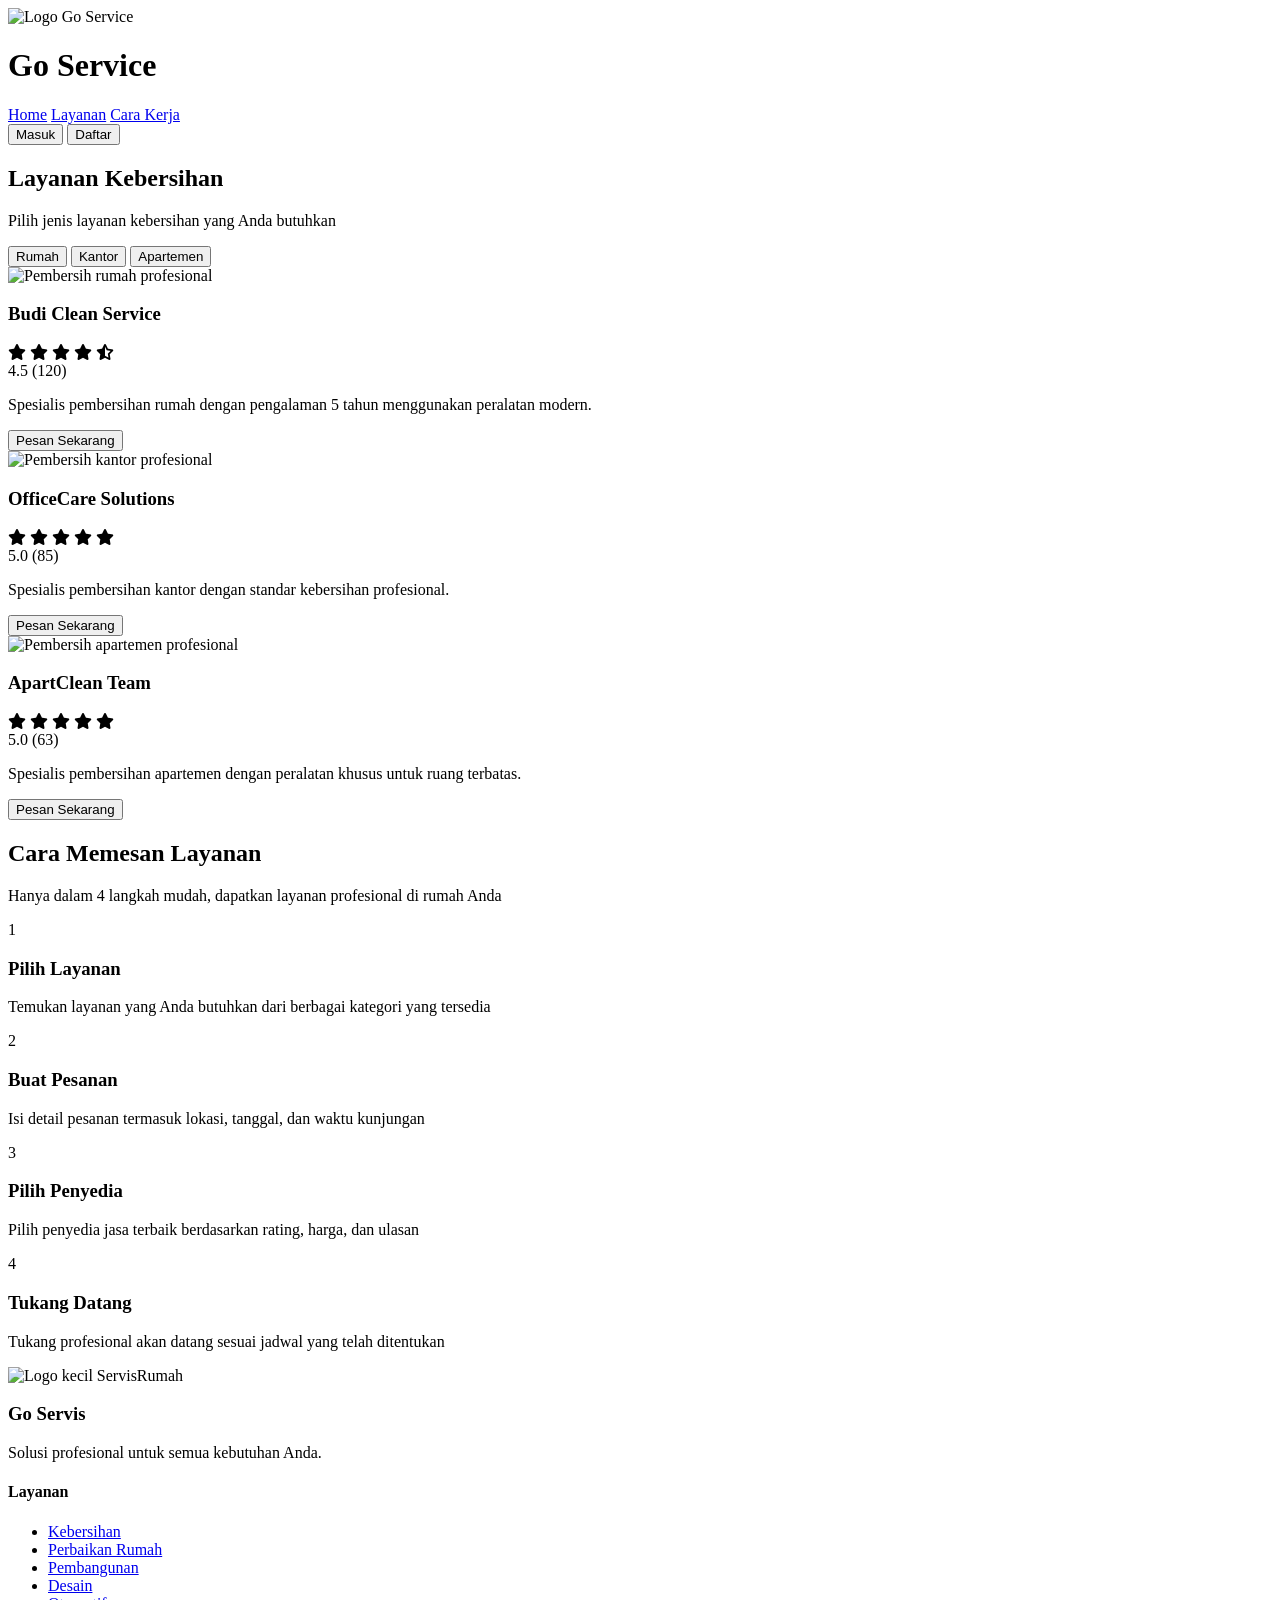
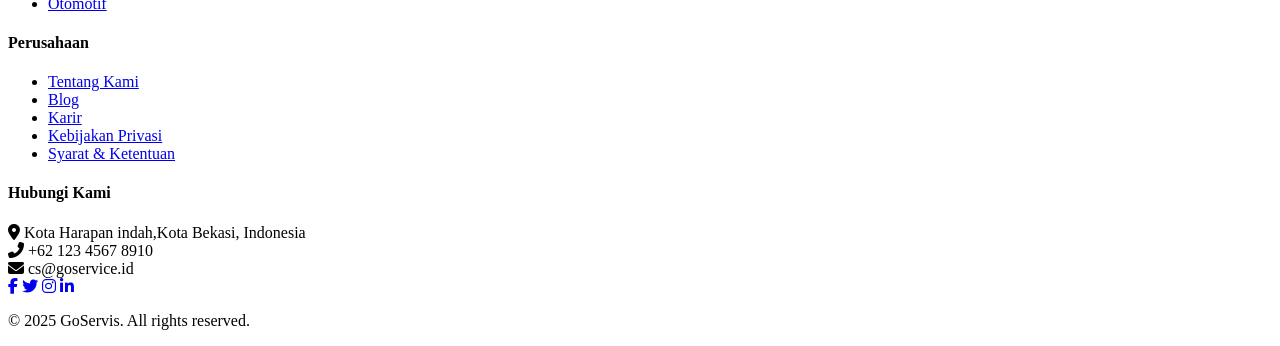
==== Layanan/kebersihan.html @ b5e48e28 "first commit" ====
<!DOCTYPE html>
<html lang="id">
<head>
    <meta charset="UTF-8">
    <meta name="viewport" content="width=device-width, initial-scale=1.0">
    <title>Go Service - Layanan Kebersihan</title>
    <script src="https://cdn.tailwindcss.com"></script>
    <link rel="stylesheet" href="https://cdnjs.cloudflare.com/ajax/libs/font-awesome/6.4.0/css/all.min.css">
</head>
<body>
    <!-- Header/Navbar -->
    <header class="bg-white shadow-sm sticky top-0 z-50">
        <div class="container mx-auto px-4 py-3 flex justify-between items-center">
            <div class="flex items-center space-x-2">
                <img src="https://storage.googleapis.com/workspace-0f70711f-8b4e-4d94-86f1-2a93ccde5887/image/51b1c7d3-deae-4cfc-bd62-ce2a1c6b9ae4.png" alt="Logo Go Service" class="h-10">
                <h1 class="text-xl font-bold text-blue-600">Go Service</h1>
            </div>
            <nav class="hidden md:flex space-x-8">
                <a href="../index.html" class="text-gray-700 hover:text-blue-600 transition">Home</a>
                <a href="#cleaning-service" class="text-gray-700 hover:text-blue-600 transition">Layanan</a>
                <a href="#how-it-works" class="text-gray-700 hover:text-blue-600 transition">Cara Kerja</a>
            </nav>
            <div class="flex items-center space-x-4">
                <button id="loginBtn" class="px-4 py-2 text-blue-600 border border-blue-600 rounded-md hover:bg-blue-50 transition">
                    Masuk
                </button>
                <button id="registerBtn" class="px-4 py-2 bg-blue-600 text-white rounded-md hover:bg-blue-700 transition">
                    Daftar
                </button>
            </div>
        </div>
    </header>

    <!-- Cleaning Service Detail Section -->
    <section id="cleaning-service" class="py-16 bg-gray-50">
        <div class="container mx-auto px-4">
            <div class="text-center mb-12">
                <h2 class="text-3xl font-bold text-gray-800 mb-4">Layanan Kebersihan</h2>
                <p class="text-xl text-gray-600 max-w-2xl mx-auto">Pilih jenis layanan kebersihan yang Anda butuhkan</p>
            </div>
            
            <div class="flex border-b mb-8">
                <button class="tab-cleaning py-4 px-6 font-medium tab-active" data-tab="house-cleaning">
                    Rumah
                </button>
                <button class="tab-cleaning py-4 px-6 font-medium" data-tab="office-cleaning">
                    Kantor
                </button>
                <button class="tab-cleaning py-4 px-6 font-medium" data-tab="apartment-cleaning">
                    Apartemen
                </button>
            </div>
            
            <!-- House Cleaning -->
            <div id="house-cleaning" class="tab-content active-tab">
                <div class="grid grid-cols-1 md:grid-cols-3 gap-8">
                    <div class="bg-white p-6 rounded-lg shadow-md">
                        <img src="https://placehold.co/600x400?text=House+Cleaning" alt="Pembersih rumah profesional" class="w-full h-48 object-cover rounded-md mb-4">
                        <h3 class="text-xl font-semibold mb-2">Budi Clean Service</h3>
                        <div class="flex items-center mb-2">
                            <div class="flex text-yellow-400 mr-2">
                                <i class="fas fa-star"></i>
                                <i class="fas fa-star"></i>
                                <i class="fas fa-star"></i>
                                <i class="fas fa-star"></i>
                                <i class="fas fa-star-half-alt"></i>
                            </div>
                            <span class="text-gray-600">4.5 (120)</span>
                        </div>
                        <p class="text-gray-600 mb-4">Spesialis pembersihan rumah dengan pengalaman 5 tahun menggunakan peralatan modern.</p>
                        <button class="w-full py-2 bg-blue-600 text-white rounded-md hover:bg-blue-700 transition">
                            Pesan Sekarang
                        </button>
                    </div>
                    <!-- More providers... -->
                </div>
            </div>
            
            <!-- Office Cleaning -->
            <div id="office-cleaning" class="tab-content hidden">
                <div class="grid grid-cols-1 md:grid-cols-3 gap-8">
                    <div class="bg-white p-6 rounded-lg shadow-md">
                        <img src="https://placehold.co/600x400?text=Office+Cleaning" alt="Pembersih kantor profesional" class="w-full h-48 object-cover rounded-md mb-4">
                        <h3 class="text-xl font-semibold mb-2">OfficeCare Solutions</h3>
                        <div class="flex items-center mb-2">
                            <div class="flex text-yellow-400 mr-2">
                                <i class="fas fa-star"></i>
                                <i class="fas fa-star"></i>
                                <i class="fas fa-star"></i>
                                <i class="fas fa-star"></i>
                                <i class="fas fa-star"></i>
                            </div>
                            <span class="text-gray-600">5.0 (85)</span>
                        </div>
                        <p class="text-gray-600 mb-4">Spesialis pembersihan kantor dengan standar kebersihan profesional.</p>
                        <button class="w-full py-2 bg-blue-600 text-white rounded-md hover:bg-blue-700 transition">
                            Pesan Sekarang
                        </button>
                    </div>
                    <!-- More providers... -->
                </div>
            </div>
            
            <!-- Apartment Cleaning -->
            <div id="apartment-cleaning" class="tab-content hidden">
                <div class="grid grid-cols-1 md:grid-cols-3 gap-8">
                    <div class="bg-white p-6 rounded-lg shadow-md">
                        <img src="https://placehold.co/600x400?text=Apartment+Cleaning" alt="Pembersih apartemen profesional" class="w-full h-48 object-cover rounded-md mb-4">
                        <h3 class="text-xl font-semibold mb-2">ApartClean Team</h3>
                        <div class="flex items-center mb-2">
                            <div class="flex text-yellow-400 mr-2">
                                <i class="fas fa-star"></i>
                                <i class="fas fa-star"></i>
                                <i class="fas fa-star"></i>
                                <i class="fas fa-star"></i>
                                <i class="fas fa-star"></i>
                            </div>
                            <span class="text-gray-600">5.0 (63)</span>
                        </div>
                        <p class="text-gray-600 mb-4">Spesialis pembersihan apartemen dengan peralatan khusus untuk ruang terbatas.</p>
                        <button class="w-full py-2 bg-blue-600 text-white rounded-md hover:bg-blue-700 transition">
                            Pesan Sekarang
                        </button>
                    </div>
                    <!-- More providers... -->
                </div>
            </div>
        </div>
    </section>

    <!-- How It Works Section -->
     <section id="how-it-works" class="py-16 bg-gray-50">
        <div class="container mx-auto px-4">
            <div class="text-center mb-12">
                <h2 class="text-3xl font-bold text-gray-800 mb-4">Cara Memesan Layanan</h2>
                <p class="text-xl text-gray-600 max-w-2xl mx-auto">Hanya dalam 4 langkah mudah, dapatkan layanan profesional di rumah Anda</p>
            </div>
            
            <div class="grid grid-cols-1 md:grid-cols-4 gap-8">
                <div class="text-center p-6 bg-white rounded-lg shadow-sm">
                    <div class="w-16 h-16 bg-blue-100 rounded-full flex items-center justify-center mx-auto mb-4">
                        <span class="text-blue-600 text-xl font-bold">1</span>
                    </div>
                    <h3 class="text-lg font-semibold mb-2">Pilih Layanan</h3>
                    <p class="text-gray-600">Temukan layanan yang Anda butuhkan dari berbagai kategori yang tersedia</p>
                </div>
                
                <div class="text-center p-6 bg-white rounded-lg shadow-sm">
                    <div class="w-16 h-16 bg-blue-100 rounded-full flex items-center justify-center mx-auto mb-4">
                        <span class="text-blue-600 text-xl font-bold">2</span>
                    </div>
                    <h3 class="text-lg font-semibold mb-2">Buat Pesanan</h3>
                    <p class="text-gray-600">Isi detail pesanan termasuk lokasi, tanggal, dan waktu kunjungan</p>
                </div>
                
                <div class="text-center p-6 bg-white rounded-lg shadow-sm">
                    <div class="w-16 h-16 bg-blue-100 rounded-full flex items-center justify-center mx-auto mb-4">
                        <span class="text-blue-600 text-xl font-bold">3</span>
                    </div>
                    <h3 class="text-lg font-semibold mb-2">Pilih Penyedia</h3>
                    <p class="text-gray-600">Pilih penyedia jasa terbaik berdasarkan rating, harga, dan ulasan</p>
                </div>
                
                <div class="text-center p-6 bg-white rounded-lg shadow-sm">
                    <div class="w-16 h-16 bg-blue-100 rounded-full flex items-center justify-center mx-auto mb-4">
                        <span class="text-blue-600 text-xl font-bold">4</span>
                    </div>
                    <h3 class="text-lg font-semibold mb-2">Tukang Datang</h3>
                    <p class="text-gray-600">Tukang profesional akan datang sesuai jadwal yang telah ditentukan</p>
                </div>
            </div>
        </div>
    </section>

    <!-- Footer Section -->
      <footer class="bg-gray-800 text-white py-12">
        <div class="container mx-auto px-4">
            <div class="grid grid-cols-1 md:grid-cols-4 gap-8">
                <div>
                    <div class="flex items-center mb-4">
                        <img src="https://storage.googleapis.com/workspace-0f70711f-8b4e-4d94-86f1-2a93ccde5887/image/ceaebf85-9249-40e1-9326-4c0b0a4d3ca8.png" alt="Logo kecil ServisRumah" class="h-8 mr-2">
                        <h3 class="font-bold text-xl">Go Servis</h3>
                    </div>
                    <p class="text-gray-400">Solusi profesional untuk semua kebutuhan Anda.</p>
                </div>
                
                <div>
                    <h4 class="font-semibold text-lg mb-4">Layanan</h4>
                    <ul class="space-y-2">
                        <li><a href="#" class="text-gray-400 hover:text-white transition">Kebersihan</a></li>
                        <li><a href="#" class="text-gray-400 hover:text-white transition">Perbaikan Rumah</a></li>
                        <li><a href="#" class="text-gray-400 hover:text-white transition">Pembangunan</a></li>
                        <li><a href="#" class="text-gray-400 hover:text-white transition">Desain</a></li>
                        <li><a href="#" class="text-gray-400 hover:text-white transition">Otomotif</a></li>
                    </ul>
                </div>
                
                <div>
                    <h4 class="font-semibold text-lg mb-4">Perusahaan</h4>
                    <ul class="space-y-2">
                        <li><a href="#" class="text-gray-400 hover:text-white transition">Tentang Kami</a></li>
                        <li><a href="#" class="text-gray-400 hover:text-white transition">Blog</a></li>
                        <li><a href="#" class="text-gray-400 hover:text-white transition">Karir</a></li>
                        <li><a href="#" class="text-gray-400 hover:text-white transition">Kebijakan Privasi</a></li>
                        <li><a href="#" class="text-gray-400 hover:text-white transition">Syarat & Ketentuan</a></li>
                    </ul>
                </div>
                
                <div>
                    <h4 class="font-semibold text-lg mb-4">Hubungi Kami</h4>
                    <div class="space-y-2">
                        <div class="flex items-start">
                            <i class="fas fa-map-marker-alt mt-1 mr-3 text-blue-400"></i>
                            <span class="text-gray-400">Kota Harapan indah,Kota Bekasi, Indonesia</span>
                        </div>
                        <div class="flex items-center">
                            <i class="fas fa-phone-alt mr-3 text-blue-400"></i>
                            <span class="text-gray-400">+62 123 4567 8910</span>
                        </div>
                        <div class="flex items-center">
                            <i class="fas fa-envelope mr-3 text-blue-400"></i>
                            <span class="text-gray-400">cs@goservice.id</span>
                        </div>
                    </div>
                    <div class="flex space-x-4 mt-4">
                        <a href="#" class="text-blue-400 hover:text-white transition"><i class="fab fa-facebook-f text-xl"></i></a>
                        <a href="#" class="text-blue-400 hover:text-white transition"><i class="fab fa-twitter text-xl"></i></a>
                        <a href="#" class="text-blue-400 hover:text-white transition"><i class="fab fa-instagram text-xl"></i></a>
                        <a href="#" class="text-blue-400 hover:text-white transition"><i class="fab fa-linkedin-in text-xl"></i></a>
                    </div>
                </div>
            </div>
            
            <div class="border-t border-gray-700 mt-8 pt-8 text-center text-gray-400">
                <p>© 2025 GoServis. All rights reserved.</p>
            </div>
        </div>
    </footer>

    <script>
        // Tab functionality for cleaning service
        document.querySelectorAll('.tab-cleaning').forEach(tab => {
            tab.addEventListener('click', () => {
                document.querySelectorAll('.tab-cleaning').forEach(t => t.classList.remove('tab-active'));
                tab.classList.add('tab-active');
                
                const tabContent = tab.getAttribute('data-tab');
                document.querySelectorAll('.tab-content').forEach(content => {
                    content.classList.toggle('hidden', content.id !== tabContent);
                    content.classList.toggle('active-tab', content.id === tabContent);
                });
            });
        });
    </script>
</body>
</html>
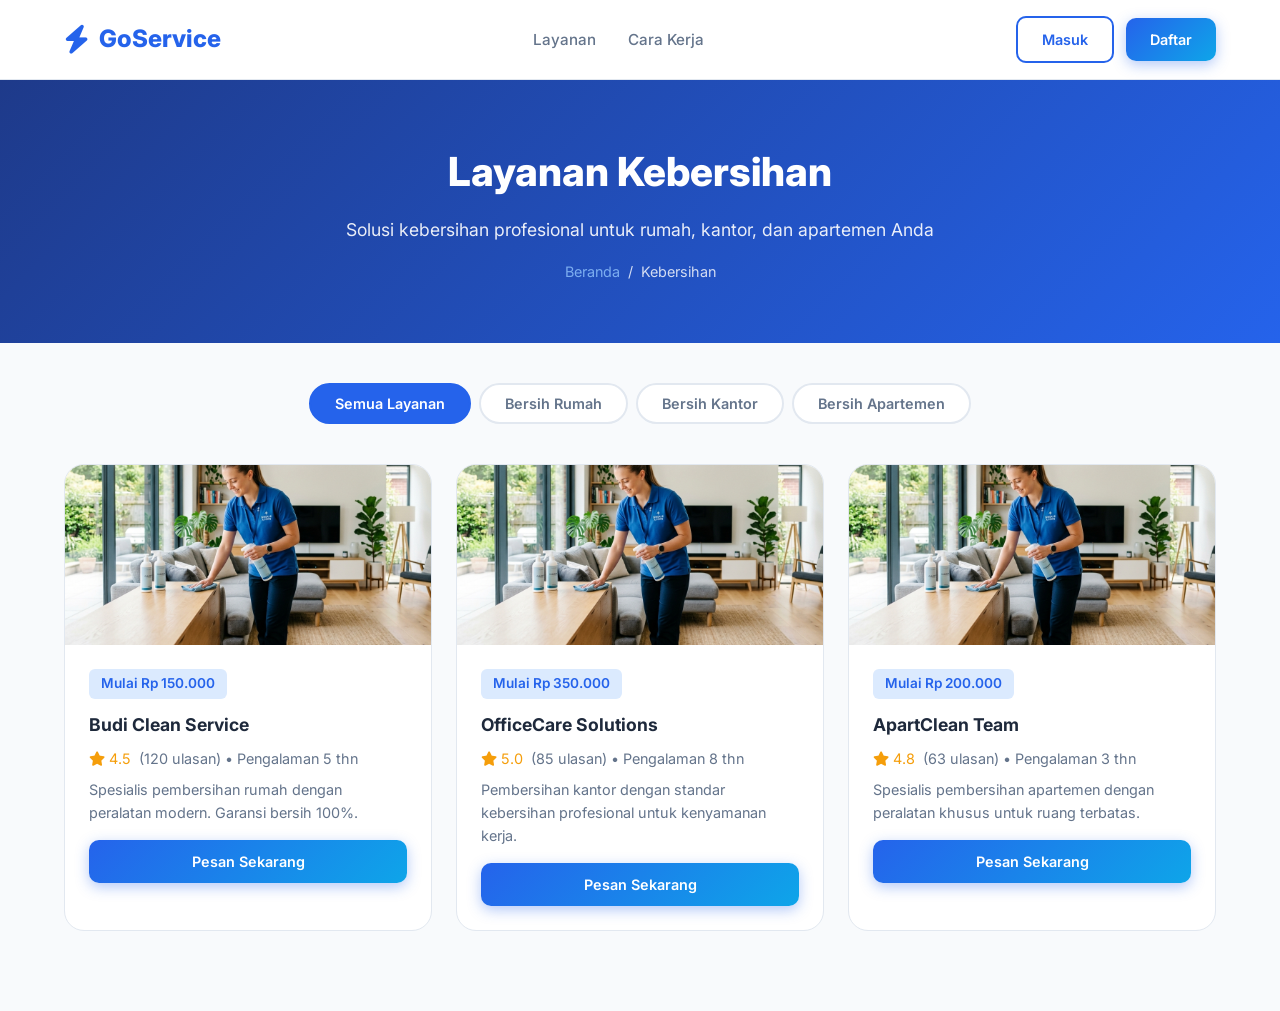
==== commit b932dbb0: "Initial commit" ====
--- a/Layanan/kebersihan.html
+++ b/Layanan/kebersihan.html
@@ -3,254 +3,123 @@
 <head>
     <meta charset="UTF-8">
     <meta name="viewport" content="width=device-width, initial-scale=1.0">
-    <title>Go Service - Layanan Kebersihan</title>
-    <script src="https://cdn.tailwindcss.com"></script>
+    <title>Layanan Kebersihan - GoService</title>
+    <link rel="stylesheet" href="../style.css">
     <link rel="stylesheet" href="https://cdnjs.cloudflare.com/ajax/libs/font-awesome/6.4.0/css/all.min.css">
 </head>
 <body>
-    <!-- Header/Navbar -->
-    <header class="bg-white shadow-sm sticky top-0 z-50">
-        <div class="container mx-auto px-4 py-3 flex justify-between items-center">
-            <div class="flex items-center space-x-2">
-                <img src="https://storage.googleapis.com/workspace-0f70711f-8b4e-4d94-86f1-2a93ccde5887/image/51b1c7d3-deae-4cfc-bd62-ce2a1c6b9ae4.png" alt="Logo Go Service" class="h-10">
-                <h1 class="text-xl font-bold text-blue-600">Go Service</h1>
-            </div>
-            <nav class="hidden md:flex space-x-8">
-                <a href="../index.html" class="text-gray-700 hover:text-blue-600 transition">Home</a>
-                <a href="#cleaning-service" class="text-gray-700 hover:text-blue-600 transition">Layanan</a>
-                <a href="#how-it-works" class="text-gray-700 hover:text-blue-600 transition">Cara Kerja</a>
-            </nav>
-            <div class="flex items-center space-x-4">
-                <button id="loginBtn" class="px-4 py-2 text-blue-600 border border-blue-600 rounded-md hover:bg-blue-50 transition">
-                    Masuk
-                </button>
-                <button id="registerBtn" class="px-4 py-2 bg-blue-600 text-white rounded-md hover:bg-blue-700 transition">
-                    Daftar
-                </button>
-            </div>
+
+<!-- NAVBAR -->
+<header class="navbar">
+    <div class="container">
+        <a href="../index.php" class="nav-brand"><i class="fas fa-bolt"></i> GoService</a>
+        <ul class="nav-links">
+            <li><a href="../index.php#services">Layanan</a></li>
+            <li><a href="../index.php#how-it-works">Cara Kerja</a></li>
+        </ul>
+        <div class="nav-btns">
+            <a href="../login.php" class="btn btn-outline">Masuk</a>
+            <a href="../login.php" class="btn btn-primary">Daftar</a>
         </div>
-    </header>
+    </div>
+</header>
 
-    <!-- Cleaning Service Detail Section -->
-    <section id="cleaning-service" class="py-16 bg-gray-50">
-        <div class="container mx-auto px-4">
-            <div class="text-center mb-12">
-                <h2 class="text-3xl font-bold text-gray-800 mb-4">Layanan Kebersihan</h2>
-                <p class="text-xl text-gray-600 max-w-2xl mx-auto">Pilih jenis layanan kebersihan yang Anda butuhkan</p>
-            </div>
+<!-- PAGE HERO -->
+<section class="page-hero">
+    <div class="container">
+        <h1>Layanan Kebersihan</h1>
+        <p>Solusi kebersihan profesional untuk rumah, kantor, dan apartemen Anda</p>
+        <div class="breadcrumb">
+            <a href="../index.php">Beranda</a> / <span>Kebersihan</span>
+        </div>
+    </div>
+</section>
+
+<!-- CONTENT -->
+<section class="section" style="padding-top:40px">
+    <div class="container">
+        
+        <!-- TABS -->
+        <div class="tabs">
+            <button class="tab-btn active" onclick="filterProvider('semua')">Semua Layanan</button>
+            <button class="tab-btn" onclick="filterProvider('rumah')">Bersih Rumah</button>
+            <button class="tab-btn" onclick="filterProvider('kantor')">Bersih Kantor</button>
+            <button class="tab-btn" onclick="filterProvider('apartemen')">Bersih Apartemen</button>
+        </div>
+
+        <!-- PROVIDERS -->
+        <div class="provider-list">
             
-            <div class="flex border-b mb-8">
-                <button class="tab-cleaning py-4 px-6 font-medium tab-active" data-tab="house-cleaning">
-                    Rumah
-                </button>
-                <button class="tab-cleaning py-4 px-6 font-medium" data-tab="office-cleaning">
-                    Kantor
-                </button>
-                <button class="tab-cleaning py-4 px-6 font-medium" data-tab="apartment-cleaning">
-                    Apartemen
-                </button>
-            </div>
-            
-            <!-- House Cleaning -->
-            <div id="house-cleaning" class="tab-content active-tab">
-                <div class="grid grid-cols-1 md:grid-cols-3 gap-8">
-                    <div class="bg-white p-6 rounded-lg shadow-md">
-                        <img src="https://placehold.co/600x400?text=House+Cleaning" alt="Pembersih rumah profesional" class="w-full h-48 object-cover rounded-md mb-4">
-                        <h3 class="text-xl font-semibold mb-2">Budi Clean Service</h3>
-                        <div class="flex items-center mb-2">
-                            <div class="flex text-yellow-400 mr-2">
-                                <i class="fas fa-star"></i>
-                                <i class="fas fa-star"></i>
-                                <i class="fas fa-star"></i>
-                                <i class="fas fa-star"></i>
-                                <i class="fas fa-star-half-alt"></i>
-                            </div>
-                            <span class="text-gray-600">4.5 (120)</span>
-                        </div>
-                        <p class="text-gray-600 mb-4">Spesialis pembersihan rumah dengan pengalaman 5 tahun menggunakan peralatan modern.</p>
-                        <button class="w-full py-2 bg-blue-600 text-white rounded-md hover:bg-blue-700 transition">
-                            Pesan Sekarang
-                        </button>
+            <div class="provider-item" data-category="rumah">
+                <div class="provider-item-img">
+                    <img src="../images/layanan_kebersihan.png" alt="Bersih Rumah">
+                </div>
+                <div class="provider-item-body">
+                    <span class="price-tag">Mulai Rp 150.000</span>
+                    <h3>Budi Clean Service</h3>
+                    <div class="provider-rating">
+                        <span class="stars"><i class="fas fa-star"></i> 4.5</span>
+                        <span class="count">(120 ulasan) • Pengalaman 5 thn</span>
                     </div>
-                    <!-- More providers... -->
+                    <p>Spesialis pembersihan rumah dengan peralatan modern. Garansi bersih 100%.</p>
+                    <a href="../index.php#booking" class="btn btn-primary" style="width:100%;justify-content:center">Pesan Sekarang</a>
                 </div>
             </div>
-            
-            <!-- Office Cleaning -->
-            <div id="office-cleaning" class="tab-content hidden">
-                <div class="grid grid-cols-1 md:grid-cols-3 gap-8">
-                    <div class="bg-white p-6 rounded-lg shadow-md">
-                        <img src="https://placehold.co/600x400?text=Office+Cleaning" alt="Pembersih kantor profesional" class="w-full h-48 object-cover rounded-md mb-4">
-                        <h3 class="text-xl font-semibold mb-2">OfficeCare Solutions</h3>
-                        <div class="flex items-center mb-2">
-                            <div class="flex text-yellow-400 mr-2">
-                                <i class="fas fa-star"></i>
-                                <i class="fas fa-star"></i>
-                                <i class="fas fa-star"></i>
-                                <i class="fas fa-star"></i>
-                                <i class="fas fa-star"></i>
-                            </div>
-                            <span class="text-gray-600">5.0 (85)</span>
-                        </div>
-                        <p class="text-gray-600 mb-4">Spesialis pembersihan kantor dengan standar kebersihan profesional.</p>
-                        <button class="w-full py-2 bg-blue-600 text-white rounded-md hover:bg-blue-700 transition">
-                            Pesan Sekarang
-                        </button>
+
+            <div class="provider-item" data-category="kantor">
+                <div class="provider-item-img">
+                    <img src="../images/layanan_kebersihan.png" alt="Bersih Kantor">
+                </div>
+                <div class="provider-item-body">
+                    <span class="price-tag">Mulai Rp 350.000</span>
+                    <h3>OfficeCare Solutions</h3>
+                    <div class="provider-rating">
+                        <span class="stars"><i class="fas fa-star"></i> 5.0</span>
+                        <span class="count">(85 ulasan) • Pengalaman 8 thn</span>
                     </div>
-                    <!-- More providers... -->
+                    <p>Pembersihan kantor dengan standar kebersihan profesional untuk kenyamanan kerja.</p>
+                    <a href="../index.php#booking" class="btn btn-primary" style="width:100%;justify-content:center">Pesan Sekarang</a>
                 </div>
             </div>
-            
-            <!-- Apartment Cleaning -->
-            <div id="apartment-cleaning" class="tab-content hidden">
-                <div class="grid grid-cols-1 md:grid-cols-3 gap-8">
-                    <div class="bg-white p-6 rounded-lg shadow-md">
-                        <img src="https://placehold.co/600x400?text=Apartment+Cleaning" alt="Pembersih apartemen profesional" class="w-full h-48 object-cover rounded-md mb-4">
-                        <h3 class="text-xl font-semibold mb-2">ApartClean Team</h3>
-                        <div class="flex items-center mb-2">
-                            <div class="flex text-yellow-400 mr-2">
-                                <i class="fas fa-star"></i>
-                                <i class="fas fa-star"></i>
-                                <i class="fas fa-star"></i>
-                                <i class="fas fa-star"></i>
-                                <i class="fas fa-star"></i>
-                            </div>
-                            <span class="text-gray-600">5.0 (63)</span>
-                        </div>
-                        <p class="text-gray-600 mb-4">Spesialis pembersihan apartemen dengan peralatan khusus untuk ruang terbatas.</p>
-                        <button class="w-full py-2 bg-blue-600 text-white rounded-md hover:bg-blue-700 transition">
-                            Pesan Sekarang
-                        </button>
+
+            <div class="provider-item" data-category="apartemen">
+                <div class="provider-item-img">
+                    <img src="../images/layanan_kebersihan.png" alt="Bersih Apartemen">
+                </div>
+                <div class="provider-item-body">
+                    <span class="price-tag">Mulai Rp 200.000</span>
+                    <h3>ApartClean Team</h3>
+                    <div class="provider-rating">
+                        <span class="stars"><i class="fas fa-star"></i> 4.8</span>
+                        <span class="count">(63 ulasan) • Pengalaman 3 thn</span>
                     </div>
-                    <!-- More providers... -->
+                    <p>Spesialis pembersihan apartemen dengan peralatan khusus untuk ruang terbatas.</p>
+                    <a href="../index.php#booking" class="btn btn-primary" style="width:100%;justify-content:center">Pesan Sekarang</a>
                 </div>
             </div>
+
         </div>
-    </section>
 
-    <!-- How It Works Section -->
-     <section id="how-it-works" class="py-16 bg-gray-50">
-        <div class="container mx-auto px-4">
-            <div class="text-center mb-12">
-                <h2 class="text-3xl font-bold text-gray-800 mb-4">Cara Memesan Layanan</h2>
-                <p class="text-xl text-gray-600 max-w-2xl mx-auto">Hanya dalam 4 langkah mudah, dapatkan layanan profesional di rumah Anda</p>
-            </div>
-            
-            <div class="grid grid-cols-1 md:grid-cols-4 gap-8">
-                <div class="text-center p-6 bg-white rounded-lg shadow-sm">
-                    <div class="w-16 h-16 bg-blue-100 rounded-full flex items-center justify-center mx-auto mb-4">
-                        <span class="text-blue-600 text-xl font-bold">1</span>
-                    </div>
-                    <h3 class="text-lg font-semibold mb-2">Pilih Layanan</h3>
-                    <p class="text-gray-600">Temukan layanan yang Anda butuhkan dari berbagai kategori yang tersedia</p>
-                </div>
-                
-                <div class="text-center p-6 bg-white rounded-lg shadow-sm">
-                    <div class="w-16 h-16 bg-blue-100 rounded-full flex items-center justify-center mx-auto mb-4">
-                        <span class="text-blue-600 text-xl font-bold">2</span>
-                    </div>
-                    <h3 class="text-lg font-semibold mb-2">Buat Pesanan</h3>
-                    <p class="text-gray-600">Isi detail pesanan termasuk lokasi, tanggal, dan waktu kunjungan</p>
-                </div>
-                
-                <div class="text-center p-6 bg-white rounded-lg shadow-sm">
-                    <div class="w-16 h-16 bg-blue-100 rounded-full flex items-center justify-center mx-auto mb-4">
-                        <span class="text-blue-600 text-xl font-bold">3</span>
-                    </div>
-                    <h3 class="text-lg font-semibold mb-2">Pilih Penyedia</h3>
-                    <p class="text-gray-600">Pilih penyedia jasa terbaik berdasarkan rating, harga, dan ulasan</p>
-                </div>
-                
-                <div class="text-center p-6 bg-white rounded-lg shadow-sm">
-                    <div class="w-16 h-16 bg-blue-100 rounded-full flex items-center justify-center mx-auto mb-4">
-                        <span class="text-blue-600 text-xl font-bold">4</span>
-                    </div>
-                    <h3 class="text-lg font-semibold mb-2">Tukang Datang</h3>
-                    <p class="text-gray-600">Tukang profesional akan datang sesuai jadwal yang telah ditentukan</p>
-                </div>
-            </div>
-        </div>
-    </section>
+    </div>
+</section>
 
-    <!-- Footer Section -->
-      <footer class="bg-gray-800 text-white py-12">
-        <div class="container mx-auto px-4">
-            <div class="grid grid-cols-1 md:grid-cols-4 gap-8">
-                <div>
-                    <div class="flex items-center mb-4">
-                        <img src="https://storage.googleapis.com/workspace-0f70711f-8b4e-4d94-86f1-2a93ccde5887/image/ceaebf85-9249-40e1-9326-4c0b0a4d3ca8.png" alt="Logo kecil ServisRumah" class="h-8 mr-2">
-                        <h3 class="font-bold text-xl">Go Servis</h3>
-                    </div>
-                    <p class="text-gray-400">Solusi profesional untuk semua kebutuhan Anda.</p>
-                </div>
-                
-                <div>
-                    <h4 class="font-semibold text-lg mb-4">Layanan</h4>
-                    <ul class="space-y-2">
-                        <li><a href="#" class="text-gray-400 hover:text-white transition">Kebersihan</a></li>
-                        <li><a href="#" class="text-gray-400 hover:text-white transition">Perbaikan Rumah</a></li>
-                        <li><a href="#" class="text-gray-400 hover:text-white transition">Pembangunan</a></li>
-                        <li><a href="#" class="text-gray-400 hover:text-white transition">Desain</a></li>
-                        <li><a href="#" class="text-gray-400 hover:text-white transition">Otomotif</a></li>
-                    </ul>
-                </div>
-                
-                <div>
-                    <h4 class="font-semibold text-lg mb-4">Perusahaan</h4>
-                    <ul class="space-y-2">
-                        <li><a href="#" class="text-gray-400 hover:text-white transition">Tentang Kami</a></li>
-                        <li><a href="#" class="text-gray-400 hover:text-white transition">Blog</a></li>
-                        <li><a href="#" class="text-gray-400 hover:text-white transition">Karir</a></li>
-                        <li><a href="#" class="text-gray-400 hover:text-white transition">Kebijakan Privasi</a></li>
-                        <li><a href="#" class="text-gray-400 hover:text-white transition">Syarat & Ketentuan</a></li>
-                    </ul>
-                </div>
-                
-                <div>
-                    <h4 class="font-semibold text-lg mb-4">Hubungi Kami</h4>
-                    <div class="space-y-2">
-                        <div class="flex items-start">
-                            <i class="fas fa-map-marker-alt mt-1 mr-3 text-blue-400"></i>
-                            <span class="text-gray-400">Kota Harapan indah,Kota Bekasi, Indonesia</span>
-                        </div>
-                        <div class="flex items-center">
-                            <i class="fas fa-phone-alt mr-3 text-blue-400"></i>
-                            <span class="text-gray-400">+62 123 4567 8910</span>
-                        </div>
-                        <div class="flex items-center">
-                            <i class="fas fa-envelope mr-3 text-blue-400"></i>
-                            <span class="text-gray-400">cs@goservice.id</span>
-                        </div>
-                    </div>
-                    <div class="flex space-x-4 mt-4">
-                        <a href="#" class="text-blue-400 hover:text-white transition"><i class="fab fa-facebook-f text-xl"></i></a>
-                        <a href="#" class="text-blue-400 hover:text-white transition"><i class="fab fa-twitter text-xl"></i></a>
-                        <a href="#" class="text-blue-400 hover:text-white transition"><i class="fab fa-instagram text-xl"></i></a>
-                        <a href="#" class="text-blue-400 hover:text-white transition"><i class="fab fa-linkedin-in text-xl"></i></a>
-                    </div>
-                </div>
-            </div>
-            
-            <div class="border-t border-gray-700 mt-8 pt-8 text-center text-gray-400">
-                <p>© 2025 GoServis. All rights reserved.</p>
-            </div>
-        </div>
-    </footer>
+<script>
+function filterProvider(category) {
+    // Update active tab
+    document.querySelectorAll('.tab-btn').forEach(btn => btn.classList.remove('active'));
+    event.currentTarget.classList.add('active');
 
-    <script>
-        // Tab functionality for cleaning service
-        document.querySelectorAll('.tab-cleaning').forEach(tab => {
-            tab.addEventListener('click', () => {
-                document.querySelectorAll('.tab-cleaning').forEach(t => t.classList.remove('tab-active'));
-                tab.classList.add('tab-active');
-                
-                const tabContent = tab.getAttribute('data-tab');
-                document.querySelectorAll('.tab-content').forEach(content => {
-                    content.classList.toggle('hidden', content.id !== tabContent);
-                    content.classList.toggle('active-tab', content.id === tabContent);
-                });
-            });
-        });
-    </script>
+    // Filter items
+    const items = document.querySelectorAll('.provider-item');
+    items.forEach(item => {
+        if (category === 'semua' || item.dataset.category === category) {
+            item.style.display = 'block';
+        } else {
+            item.style.display = 'none';
+        }
+    });
+}
+</script>
+
 </body>
 </html>
--- a/style.css
+++ b/style.css
@@ -0,0 +1,176 @@
+@import url('https://fonts.googleapis.com/css2?family=Inter:wght@300;400;500;600;700;800&display=swap');
+:root{--primary:#2563eb;--primary-dark:#1d4ed8;--primary-light:#3b82f6;--accent:#0ea5e9;--bg:#f8fafc;--white:#ffffff;--text:#1e293b;--text-light:#64748b;--border:#e2e8f0;--shadow:0 4px 6px -1px rgba(0,0,0,.07),0 2px 4px -2px rgba(0,0,0,.05);--shadow-lg:0 20px 25px -5px rgba(0,0,0,.1),0 8px 10px -6px rgba(0,0,0,.1);--radius:12px;--radius-lg:20px}
+*{margin:0;padding:0;box-sizing:border-box}
+body{font-family:'Inter',sans-serif;background:var(--bg);color:var(--text);line-height:1.6}
+a{text-decoration:none;color:inherit}
+.container{max-width:1200px;margin:0 auto;padding:0 24px}
+/* NAV */
+.navbar{background:rgba(255,255,255,.95);backdrop-filter:blur(12px);position:sticky;top:0;z-index:100;border-bottom:1px solid var(--border);padding:16px 0}
+.navbar .container{display:flex;align-items:center;justify-content:space-between}
+.nav-brand{display:flex;align-items:center;gap:10px;font-size:1.5rem;font-weight:800;color:var(--primary)}
+.nav-brand i{font-size:1.8rem}
+.nav-links{display:flex;gap:32px;list-style:none}
+.nav-links a{color:var(--text-light);font-weight:500;transition:.2s;font-size:.95rem}
+.nav-links a:hover{color:var(--primary)}
+.nav-btns{display:flex;gap:12px;align-items:center}
+.btn{display:inline-flex;align-items:center;gap:8px;padding:10px 24px;border-radius:10px;font-weight:600;font-size:.9rem;border:none;cursor:pointer;transition:all .25s}
+.btn-outline{background:transparent;border:2px solid var(--primary);color:var(--primary)}
+.btn-outline:hover{background:var(--primary);color:#fff}
+.btn-primary{background:linear-gradient(135deg,var(--primary),var(--accent));color:#fff;box-shadow:0 4px 14px rgba(37,99,235,.35)}
+.btn-primary:hover{transform:translateY(-2px);box-shadow:0 8px 20px rgba(37,99,235,.4)}
+.btn-white{background:#fff;color:var(--primary);font-weight:700}
+.btn-white:hover{background:#f0f7ff}
+.btn-lg{padding:14px 32px;font-size:1rem;border-radius:12px}
+/* HERO */
+.hero{background:linear-gradient(135deg,#1e3a8a 0%,var(--primary) 40%,var(--accent) 100%);color:#fff;padding:80px 0;position:relative;overflow:hidden}
+.hero::before{content:'';position:absolute;top:-50%;right:-20%;width:600px;height:600px;background:rgba(255,255,255,.05);border-radius:50%}
+.hero::after{content:'';position:absolute;bottom:-30%;left:-10%;width:400px;height:400px;background:rgba(255,255,255,.04);border-radius:50%}
+.hero .container{display:flex;align-items:center;gap:60px;position:relative;z-index:1}
+.hero-content{flex:1}
+.hero h1{font-size:3rem;font-weight:800;line-height:1.15;margin-bottom:20px}
+.hero h1 span{background:linear-gradient(90deg,#93c5fd,#67e8f9);-webkit-background-clip:text;-webkit-text-fill-color:transparent}
+.hero p{font-size:1.15rem;opacity:.9;margin-bottom:32px;max-width:520px}
+.hero-img{flex:1;text-align:center}
+.hero-img img{max-width:100%;border-radius:var(--radius-lg);box-shadow:var(--shadow-lg)}
+.hero-stats{display:flex;gap:40px;margin-top:40px}
+.hero-stat{text-align:center}
+.hero-stat .num{font-size:2rem;font-weight:800}
+.hero-stat .label{font-size:.85rem;opacity:.8}
+/* SECTION */
+.section{padding:80px 0}
+.section-header{text-align:center;margin-bottom:48px}
+.section-header h2{font-size:2.2rem;font-weight:800;color:var(--text);margin-bottom:12px}
+.section-header p{color:var(--text-light);font-size:1.1rem;max-width:560px;margin:0 auto}
+.section-alt{background:#fff}
+/* SERVICE CARDS */
+.services-grid{display:grid;grid-template-columns:repeat(auto-fill,minmax(340px,1fr));gap:24px}
+.service-card{background:#fff;border-radius:var(--radius-lg);overflow:hidden;border:1px solid var(--border);transition:all .3s;cursor:pointer}
+.service-card:hover{transform:translateY(-6px);box-shadow:var(--shadow-lg);border-color:var(--primary-light)}
+.service-card-img{height:200px;overflow:hidden;position:relative}
+.service-card-img img{width:100%;height:100%;object-fit:cover;transition:transform .4s}
+.service-card:hover .service-card-img img{transform:scale(1.08)}
+.service-card-body{padding:24px}
+.service-card-icon{width:48px;height:48px;border-radius:12px;background:linear-gradient(135deg,#dbeafe,#e0f2fe);display:flex;align-items:center;justify-content:center;margin-bottom:16px;color:var(--primary);font-size:1.2rem}
+.service-card h3{font-size:1.2rem;font-weight:700;margin-bottom:8px}
+.service-card p{color:var(--text-light);font-size:.9rem;margin-bottom:16px}
+.service-card .link{color:var(--primary);font-weight:600;font-size:.9rem;display:inline-flex;align-items:center;gap:6px}
+.service-card .link:hover{gap:10px}
+/* STEPS */
+.steps-grid{display:grid;grid-template-columns:repeat(4,1fr);gap:32px}
+.step{text-align:center;position:relative;padding:32px 20px}
+.step-num{width:56px;height:56px;background:linear-gradient(135deg,var(--primary),var(--accent));color:#fff;border-radius:50%;display:flex;align-items:center;justify-content:center;font-size:1.3rem;font-weight:800;margin:0 auto 20px}
+.step h3{font-size:1.1rem;font-weight:700;margin-bottom:8px}
+.step p{color:var(--text-light);font-size:.9rem}
+/* TESTIMONIALS */
+.testimonials-grid{display:grid;grid-template-columns:repeat(3,1fr);gap:24px}
+.testimonial{background:#fff;border:1px solid var(--border);border-radius:var(--radius-lg);padding:32px;transition:all .3s}
+.testimonial:hover{box-shadow:var(--shadow-lg);transform:translateY(-4px)}
+.testimonial-header{display:flex;align-items:center;gap:14px;margin-bottom:16px}
+.testimonial-avatar{width:48px;height:48px;border-radius:50%;background:linear-gradient(135deg,var(--primary),var(--accent));display:flex;align-items:center;justify-content:center;color:#fff;font-weight:700;font-size:1.1rem}
+.testimonial-name{font-weight:700}
+.testimonial-stars{color:#f59e0b;font-size:.85rem}
+.testimonial p{color:var(--text-light);font-size:.95rem;font-style:italic;line-height:1.7}
+/* CTA / BOOKING */
+.cta-section{background:linear-gradient(135deg,#1e3a8a,var(--primary),var(--accent));padding:80px 0;color:#fff}
+.cta-box{display:flex;gap:48px;align-items:stretch;background:rgba(255,255,255,.1);backdrop-filter:blur(12px);border-radius:var(--radius-lg);overflow:hidden;border:1px solid rgba(255,255,255,.15)}
+.cta-info{flex:1;padding:48px;display:flex;flex-direction:column;justify-content:center}
+.cta-info h2{font-size:1.8rem;font-weight:800;margin-bottom:16px}
+.cta-info p{opacity:.9;margin-bottom:24px}
+.cta-contact{display:flex;flex-direction:column;gap:12px}
+.cta-contact div{display:flex;align-items:center;gap:12px;opacity:.9}
+.cta-form{flex:1;background:rgba(255,255,255,.95);padding:40px;color:var(--text)}
+.cta-form h3{font-size:1.3rem;font-weight:700;margin-bottom:24px;color:var(--text)}
+.form-group{margin-bottom:16px}
+.form-group label{display:block;font-weight:600;font-size:.85rem;margin-bottom:6px;color:var(--text)}
+.form-input{width:100%;padding:12px 16px;border:2px solid var(--border);border-radius:10px;font-size:.95rem;font-family:inherit;transition:.2s;background:#fff}
+.form-input:focus{outline:none;border-color:var(--primary);box-shadow:0 0 0 3px rgba(37,99,235,.1)}
+select.form-input{cursor:pointer}
+.btn-submit{width:100%;padding:14px;background:linear-gradient(135deg,var(--primary),var(--accent));color:#fff;border:none;border-radius:10px;font-size:1rem;font-weight:700;cursor:pointer;font-family:inherit;transition:all .25s}
+.btn-submit:hover{transform:translateY(-2px);box-shadow:0 8px 20px rgba(37,99,235,.3)}
+/* FOOTER */
+.footer{background:#0f172a;color:#94a3b8;padding:60px 0 30px}
+.footer-grid{display:grid;grid-template-columns:2fr 1fr 1fr 1.5fr;gap:40px;margin-bottom:40px}
+.footer h3{color:#fff;font-size:1.3rem;font-weight:700;margin-bottom:16px}
+.footer h4{color:#fff;font-size:1rem;font-weight:600;margin-bottom:16px}
+.footer ul{list-style:none}
+.footer li{margin-bottom:8px}
+.footer a{color:#94a3b8;transition:.2s;font-size:.9rem}
+.footer a:hover{color:#fff}
+.footer-bottom{border-top:1px solid #1e293b;padding-top:24px;text-align:center;font-size:.85rem}
+.footer-social{display:flex;gap:16px;margin-top:16px}
+.footer-social a{width:40px;height:40px;border-radius:50%;background:#1e293b;display:flex;align-items:center;justify-content:center;color:#94a3b8;transition:.2s}
+.footer-social a:hover{background:var(--primary);color:#fff}
+/* PROVIDERS */
+.providers-grid{display:grid;grid-template-columns:repeat(3,1fr);gap:24px}
+.provider-card{background:#fff;border:1px solid var(--border);border-radius:var(--radius-lg);padding:32px;text-align:center;transition:all .3s}
+.provider-card:hover{box-shadow:var(--shadow-lg);transform:translateY(-4px)}
+.provider-icon{width:64px;height:64px;border-radius:16px;background:linear-gradient(135deg,#dbeafe,#e0f2fe);display:flex;align-items:center;justify-content:center;margin:0 auto 16px;color:var(--primary);font-size:1.5rem}
+.provider-card h3{font-weight:700;margin-bottom:8px}
+.provider-card p{color:var(--text-light);font-size:.9rem}
+/* MOBILE NAV */
+.nav-toggle{display:none;background:none;border:none;font-size:1.5rem;color:var(--text);cursor:pointer}
+@media(max-width:768px){
+.nav-links{display:none}.nav-toggle{display:block}
+.hero .container{flex-direction:column;text-align:center}
+.hero h1{font-size:2rem}.hero-img{display:none}
+.hero-stats{justify-content:center;gap:24px}
+.services-grid{grid-template-columns:1fr}
+.steps-grid{grid-template-columns:repeat(2,1fr)}
+.testimonials-grid{grid-template-columns:1fr}
+.providers-grid{grid-template-columns:1fr}
+.cta-box{flex-direction:column}
+.footer-grid{grid-template-columns:1fr 1fr}
+}
+/* LAYANAN PAGE */
+.page-hero{background:linear-gradient(135deg,#1e3a8a,var(--primary));color:#fff;padding:60px 0;text-align:center}
+.page-hero h1{font-size:2.5rem;font-weight:800;margin-bottom:12px}
+.page-hero p{opacity:.9;font-size:1.1rem}
+.breadcrumb{display:flex;gap:8px;justify-content:center;margin-top:16px;font-size:.9rem;opacity:.8}
+.breadcrumb a{color:#93c5fd}
+.tabs{display:flex;gap:8px;justify-content:center;flex-wrap:wrap;margin-bottom:40px}
+.tab-btn{padding:10px 24px;border-radius:50px;border:2px solid var(--border);background:#fff;font-weight:600;cursor:pointer;transition:.2s;font-family:inherit;font-size:.9rem;color:var(--text-light)}
+.tab-btn:hover,.tab-btn.active{background:var(--primary);color:#fff;border-color:var(--primary)}
+.provider-list{display:grid;grid-template-columns:repeat(auto-fill,minmax(340px,1fr));gap:24px}
+.provider-item{background:#fff;border:1px solid var(--border);border-radius:var(--radius-lg);overflow:hidden;transition:.3s}
+.provider-item:hover{box-shadow:var(--shadow-lg);transform:translateY(-4px)}
+.provider-item-img{height:180px;overflow:hidden}
+.provider-item-img img{width:100%;height:100%;object-fit:cover}
+.provider-item-body{padding:24px}
+.provider-item h3{font-weight:700;font-size:1.1rem;margin-bottom:8px}
+.provider-rating{display:flex;align-items:center;gap:8px;margin-bottom:8px;font-size:.9rem}
+.provider-rating .stars{color:#f59e0b}
+.provider-rating .count{color:var(--text-light)}
+.provider-item p{color:var(--text-light);font-size:.9rem;margin-bottom:16px}
+.price-tag{display:inline-block;background:#dbeafe;color:var(--primary);padding:4px 12px;border-radius:6px;font-weight:600;font-size:.85rem;margin-bottom:12px}
+/* AUTH PAGE */
+.auth-page{min-height:100vh;background:linear-gradient(135deg,#1e3a8a 0%,var(--primary) 50%,var(--accent) 100%);display:flex;align-items:center;justify-content:center;padding:20px;position:relative}
+.auth-page::before{content:'';position:absolute;top:10%;right:10%;width:300px;height:300px;background:rgba(255,255,255,.04);border-radius:50%}
+.auth-page::after{content:'';position:absolute;bottom:10%;left:10%;width:200px;height:200px;background:rgba(255,255,255,.03);border-radius:50%}
+.auth-card{background:#fff;border-radius:var(--radius-lg);padding:40px;width:100%;max-width:440px;box-shadow:var(--shadow-lg);position:relative;z-index:1}
+.auth-logo{text-align:center;margin-bottom:32px}
+.auth-logo h1{font-size:2rem;font-weight:800;color:var(--primary)}
+.auth-logo p{color:var(--text-light);margin-top:4px}
+.role-tabs{display:flex;background:#f1f5f9;border-radius:12px;padding:4px;margin-bottom:24px}
+.role-tab{flex:1;padding:12px;text-align:center;border-radius:10px;font-weight:600;font-size:.9rem;cursor:pointer;transition:.2s;border:none;background:transparent;font-family:inherit;color:var(--text-light)}
+.role-tab.active{background:var(--primary);color:#fff;box-shadow:0 2px 8px rgba(37,99,235,.3)}
+.mode-tabs{display:flex;margin-bottom:24px;border-bottom:2px solid var(--border)}
+.mode-tab{flex:1;padding:12px;text-align:center;font-weight:600;cursor:pointer;transition:.2s;border:none;background:transparent;font-family:inherit;color:var(--text-light);border-bottom:3px solid transparent;margin-bottom:-2px}
+.mode-tab.active{color:var(--primary);border-bottom-color:var(--primary)}
+.auth-form{display:none}
+.auth-form.active{display:block;animation:fadeUp .3s ease}
+@keyframes fadeUp{from{opacity:0;transform:translateY(10px)}to{opacity:1;transform:translateY(0)}}
+.back-home{position:fixed;top:24px;left:24px;z-index:100;background:rgba(255,255,255,.15);backdrop-filter:blur(10px);color:#fff;padding:10px 20px;border-radius:50px;font-weight:600;font-size:.9rem;transition:.2s;display:flex;align-items:center;gap:8px}
+.back-home:hover{background:rgba(255,255,255,.25);transform:translateY(-2px)}
+.checkbox-label{display:flex;align-items:flex-start;gap:8px;font-size:.85rem;color:var(--text-light)}
+.checkbox-label input{margin-top:3px}
+.checkbox-label a{color:var(--primary)}
+.divider{text-align:center;margin:20px 0;position:relative;color:var(--text-light);font-size:.85rem}
+.divider::before{content:'';position:absolute;top:50%;left:0;right:0;height:1px;background:var(--border)}
+.divider span{background:#fff;padding:0 16px;position:relative}
+.social-btns{display:flex;gap:12px}
+.social-btn{flex:1;padding:12px;border:2px solid var(--border);border-radius:10px;background:#fff;cursor:pointer;display:flex;align-items:center;justify-content:center;gap:8px;font-family:inherit;font-weight:500;transition:.2s}
+.social-btn:hover{border-color:var(--primary);background:#f8fafc}
+.pw-toggle{position:relative}
+.pw-toggle .toggle-pw{position:absolute;right:14px;top:50%;transform:translateY(-50%);background:none;border:none;color:var(--text-light);cursor:pointer}
+.form-row{display:grid;grid-template-columns:1fr 1fr;gap:12px}
+@media(max-width:480px){.form-row{grid-template-columns:1fr}}
